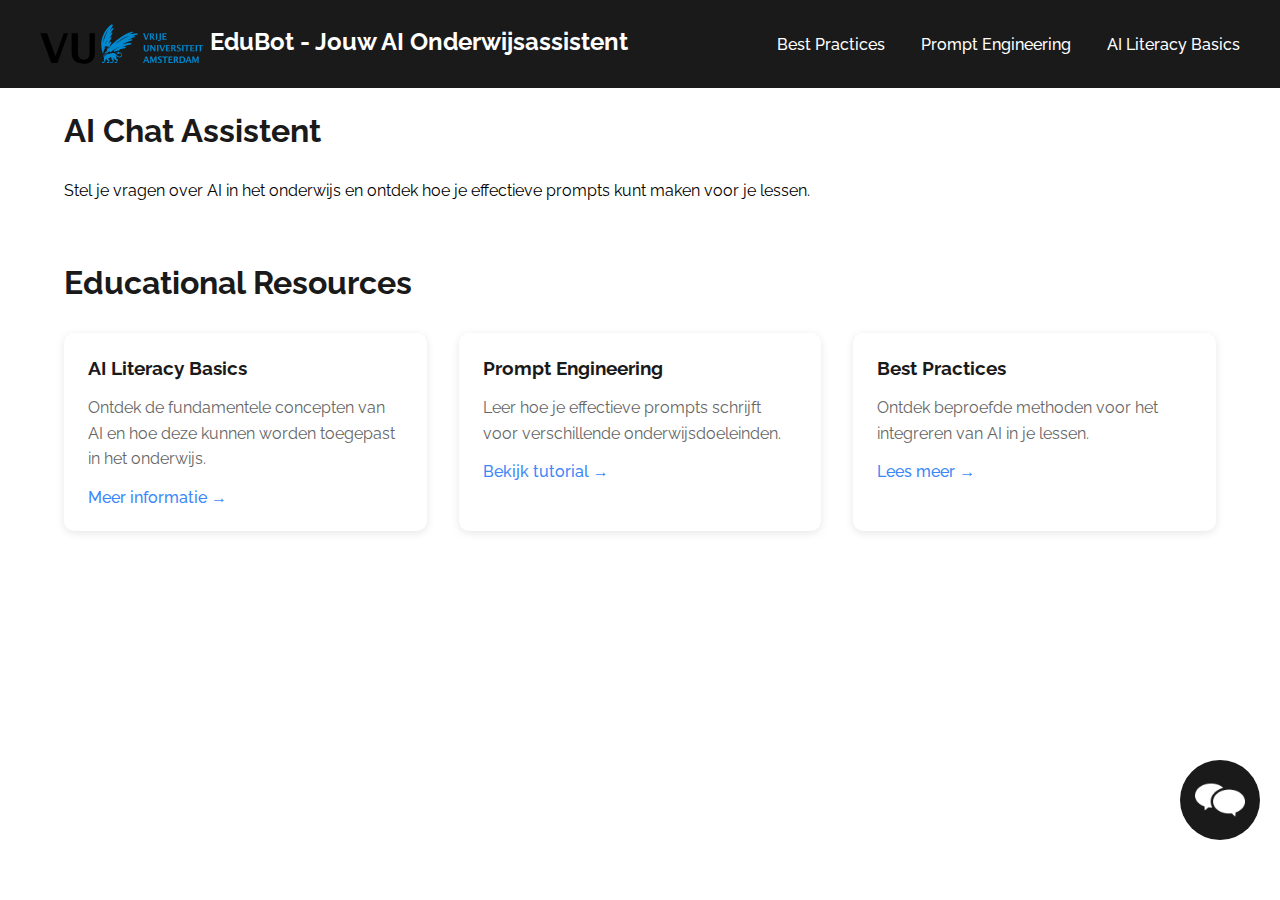
==== index.html @ 9614fad5 "Add CSS styles for article layout and chat interface" ====
<!DOCTYPE html>
<html lang="nl">
<head>
    <meta charset="UTF-8">
    <meta name="viewport" content="width=device-width, initial-scale=1.0">
    <title>EduBot - Jouw AI Onderwijsassistent</title>
    <link rel="stylesheet" href="style.css">
    <link rel="stylesheet" href="chatbot.css">
    <link rel="preconnect" href="https://fonts.googleapis.com">
    <link rel="preconnect" href="https://fonts.gstatic.com" crossorigin>
    <link href="https://fonts.googleapis.com/css2?family=Raleway:ital,wght@0,100..900;1,100..900&family=Smooch+Sans:wght@100..900&display=swap" rel="stylesheet">
</head>
<body>
    <header>
        <div class="header-content">
            <a href="#" class="logo">
                <img src="VU-logo-nobg.svg" alt="VU Logo" style="height: 40px; vertical-align: middle;">
                EduBot - Jouw AI Onderwijsassistent
            </a>
            <nav>
                <a href="best-practices.html">Best Practices</a>
                <a href="prompt-engineering.html">Prompt Engineering</a>
                <a href="ai-literacy-basics.html">AI Literacy Basics</a>
            </nav>
        </div>
    </header>

    <main>
        <section id="chatbot">
            <h2 class="section-title">AI Chat Assistent</h2>
            <p>Stel je vragen over AI in het onderwijs en ontdek hoe je effectieve prompts kunt maken voor je lessen.</p>
        </section>

        <section id="resources">
            <h2 class="section-title">Educational Resources</h2>
            <div class="resources-grid">
                <div class="resource-card">
                    <h3>AI Literacy Basics</h3>
                    <p>Ontdek de fundamentele concepten van AI en hoe deze kunnen worden toegepast in het onderwijs.</p>
                    <a href="ai-literacy-basics.html">Meer informatie →</a>
                </div>
                <div class="resource-card">
                    <h3>Prompt Engineering</h3>
                    <p>Leer hoe je effectieve prompts schrijft voor verschillende onderwijsdoeleinden.</p>
                    <a href="prompt-engineering.html">Bekijk tutorial →</a>
                </div>
                <div class="resource-card">
                    <h3>Best Practices</h3>
                    <p>Ontdek beproefde methoden voor het integreren van AI in je lessen.</p>
                    <a href="best-practices.html">Lees meer →</a>
                </div>
            </div>
        </section>
    </main>

    <!-- Your existing chat button and window -->
    <section class="chat-window">
        <button class="close">x close</button>
        <div class="chat">
            <div class="model">
                <p>Hi, how can I help you?</p>
            </div>
        </div>
        <div class="input-area">
            <input placeholder="Ask me anything..." type="text">
            <button>
                <img src="send-icon.png" alt="Send">
            </button>
        </div>
    </section>

    <div class="chat-button">
        <img src="chat-icon.png" alt="Chat">
    </div>

    <script type="importmap">
        {
          "imports": {
            "@google/generative-ai": "https://esm.run/@google/generative-ai"
          }
        }
    </script>
    <script type="module" src="main.js"></script>
</body>
</html>
---- style.css ----
:root {
    --grey: #f5f5f5;
    --blue: #3d88f9;
    --black: #1a1a1a;
    --white: #ffffff;
}

* {
    margin: 0;
    padding: 0;
    box-sizing: border-box;
    font-family: "Raleway", sans-serif;
}

body {
    min-height: 100vh;
    background-color: var(--white);
}

header {
    background-color: var(--black);
    padding: 1.5rem;
    position: fixed;
    width: 100%;
    z-index: 997;
}

.header-content {
    max-width: 1200px;
    margin: 0 auto;
    display: flex;
    justify-content: space-between;
    align-items: center;
}

.logo {
    color: var(--white);
    font-size: 1.5rem;
    font-weight: 700;
    text-decoration: none;
}

nav a {
    color: var(--white);
    text-decoration: none;
    margin-left: 2rem;
    font-weight: 500;
    transition: color 0.3s ease;
}

nav a:hover {
    color: var(--blue);
}

main {
    max-width: 1200px;
    margin: 0 auto;
    padding: 7rem 1.5rem 2rem;
}

section {
    margin-bottom: 4rem;
}

.section-title {
    font-size: 2rem;
    margin-bottom: 2rem;
    color: var(--black);
}

.resources-grid {
    display: grid;
    grid-template-columns: repeat(auto-fit, minmax(300px, 1fr));
    gap: 2rem;
}

.resource-card {
    background: var(--white);
    border-radius: 10px;
    padding: 1.5rem;
    box-shadow: 0 2px 8px rgba(0, 0, 0, 0.1);
}

.resource-card h3 {
    color: var(--black);
    margin-bottom: 1rem;
}

.resource-card p {
    color: #666;
    margin-bottom: 1rem;
    line-height: 1.6;
}

.resource-card a {
    color: var(--blue);
    text-decoration: none;
    font-weight: 500;
}

.resource-card a:hover {
    text-decoration: underline;
}

@media (max-width: 768px) {
    .header-content {
        flex-direction: column;
        text-align: center;
    }

    nav {
        margin-top: 1rem;
    }

    nav a {
        margin: 0 1rem;
    }

    main {
        padding-top: 9rem;
    }
}

/* Preserve your existing chat window styles */
body.chat-open .chat-window {
    display: flex;
}

.chat-button {
    position: fixed;
    bottom: 60px;
    right: 20px;
    z-index: 998;
    background-color: var(--black);
    color: white;
    height: 80px;
    width: 80px;
    border-radius: 100%;
    display: flex;
    justify-content: center;
    align-items: center;
    cursor: pointer;
}

.chat-button img {
    width: 50px;
}

.chat-button:hover {
    box-shadow: rgba(0, 0, 0, 0.24) 0px 3px 8px;
}

/* Your existing chat window styles remain the same */
.chat-window {
    display: none;
    box-shadow: rgba(0, 0, 0, 0.24) 0px 3px 8px;
    border-radius: 20px;
    background-color: white;
    z-index: 999;
    position: fixed;
    bottom: 60px;
    right: 20px;
    height: 600px;
    width: 360px;
    flex-direction: column;
    justify-content: space-between;
}
---- chatbot.css ----
:root {
    --grey: #f5f5f5;
    --blue: #3d88f9;
    --black: #1a1a1a;
}

body.chat-open {
    .chat-window {
        display: flex;
    }
}

.chat-button {
    position: absolute;
    bottom: 60px;
    right: 20px;
    z-index: 998;
    background-color: var(--black);
    color: white;
    height: 80px;
    width: 80px;
    border-radius: 100%;
    display: flex;
    justify-content: center;
    align-items: center;
    cursor: pointer;

    img {
        width: 50px;
    };

    &:hover {
        box-shadow: rgba(0, 0, 0, 0.24) 0px 3px 8px;
    }
}

.chat-window {

    * {
        font-family: "Raleway", sans-serif;
    }
    display: none;
    box-shadow: rgba(0, 0, 0, 0.24) 0px 3px 8px;
    border-radius: 20px;
    background-color: white;
    z-index: 999;
    position: absolute;
    bottom: 60px;
    right: 20px;
    height: 600px;
    width: 360px;
    flex-direction: column;
    justify-content: space-between;

    .close {
        border: none;
        padding: 8px 0;
        background-color: var(--black);
        color: white;
        border-radius: 20px 20px 0 0;
        cursor: pointer;
    }

    .chat {
        flex: 1;
        padding: 0 8px;
        overflow-y: scroll;
        
        p {
            border-radius: 20px;
            width: 80%;
            margin: 8px 0;
            font-size: 16px;
            padding: 16px;
        } 

        div.model {

            p {
                background-color: var(--grey);
            }
        }

        div.user {
            display: flex;
            justify-content: flex-end;

            p {
                background-color: var(--blue);
                color: white;
            }
        }
        div.error {
            p {
                color: red;
                text-align: center;
                font-size: 14px;
            }
        }
    }

    .input-area {
        height: 70px;
        display: flex;
        justify-content: center;
        align-items: center;
        padding: 0 8px;
        border-top: 1px solid lightgray;

        input {
            height: 40px;
            flex: 1;
            border: none;
            background-color: var(--grey);
            border-radius: 20px;
            padding-left: 20px;
            font-size: 16px;
        }

        button {
            height: 40px;
            width: 40px;
            border-radius: 100%;
            border: none;
            margin-left: 12px;
            background-color: var(--blue);
            color: white;
            display: flex;
            justify-content: center;
            align-items: center;
            cursor: pointer;

            img {
                width: 18px
            }

            &:hover {
                box-shadow: rgba(0, 0, 0, 0.24) 0px 3px 8px;
            }
        }
    }
}


.loader {
    width: 40px;
    opacity: 0.4;
    aspect-ratio: 4;
    background: radial-gradient(circle closest-side,#000 90%,#0000) 0/calc(100%/3) 100% space;
    clip-path: inset(0 100% 0 0);
    animation: l1 1.5s steps(4) infinite;
  }
  @keyframes l1 {to{clip-path: inset(0 -34% 0 0)}}
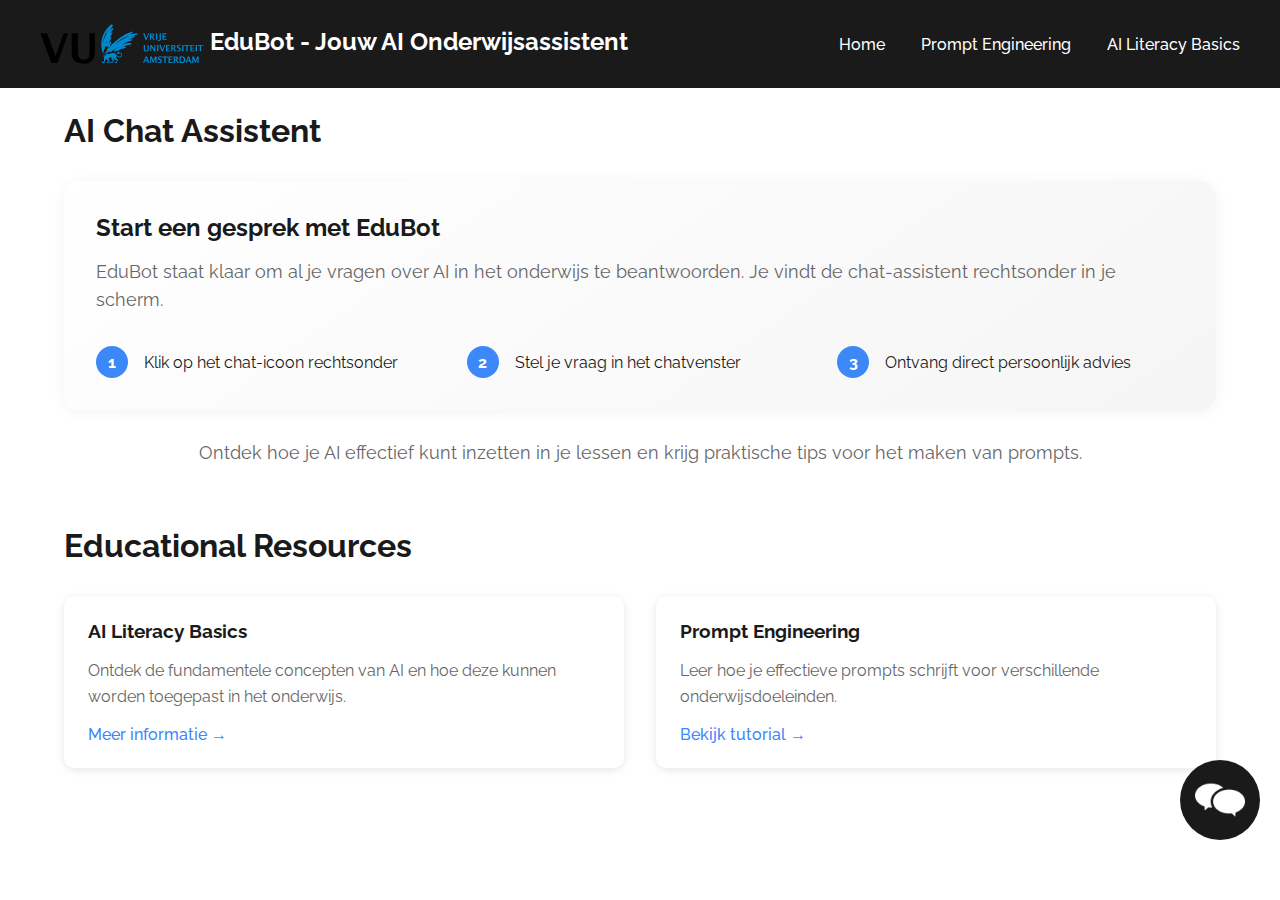
==== commit 5e0ac3db: "Add .gitignore and restructure file paths for images and styles" ====
--- a/index.html
+++ b/index.html
@@ -4,8 +4,8 @@
     <meta charset="UTF-8">
     <meta name="viewport" content="width=device-width, initial-scale=1.0">
     <title>EduBot - Jouw AI Onderwijsassistent</title>
-    <link rel="stylesheet" href="style.css">
-    <link rel="stylesheet" href="chatbot.css">
+    <link rel="stylesheet" href="css/style.css">
+    <link rel="stylesheet" href="css/chatbot.css">
     <link rel="preconnect" href="https://fonts.googleapis.com">
     <link rel="preconnect" href="https://fonts.gstatic.com" crossorigin>
     <link href="https://fonts.googleapis.com/css2?family=Raleway:ital,wght@0,100..900;1,100..900&family=Smooch+Sans:wght@100..900&display=swap" rel="stylesheet">
@@ -14,11 +14,11 @@
     <header>
         <div class="header-content">
             <a href="#" class="logo">
-                <img src="VU-logo-nobg.svg" alt="VU Logo" style="height: 40px; vertical-align: middle;">
+                <img src="images/VU-logo-nobg.svg" alt="VU Logo" style="height: 40px; vertical-align: middle;">
                 EduBot - Jouw AI Onderwijsassistent
             </a>
             <nav>
-                <a href="best-practices.html">Best Practices</a>
+                <a href="index.html">Home</a>
                 <a href="prompt-engineering.html">Prompt Engineering</a>
                 <a href="ai-literacy-basics.html">AI Literacy Basics</a>
             </nav>
@@ -28,7 +28,25 @@
     <main>
         <section id="chatbot">
             <h2 class="section-title">AI Chat Assistent</h2>
-            <p>Stel je vragen over AI in het onderwijs en ontdek hoe je effectieve prompts kunt maken voor je lessen.</p>
+            <div class="chat-instructions">
+                <h3>Start een gesprek met EduBot</h3>
+                <p class="intro-text">EduBot staat klaar om al je vragen over AI in het onderwijs te beantwoorden. Je vindt de chat-assistent rechtsonder in je scherm.</p>
+                <div class="instruction-steps">
+                    <div class="step">
+                        <span class="step-number">1</span>
+                        <p>Klik op het chat-icoon rechtsonder</p>
+                    </div>
+                    <div class="step">
+                        <span class="step-number">2</span>
+                        <p>Stel je vraag in het chatvenster</p>
+                    </div>
+                    <div class="step">
+                        <span class="step-number">3</span>
+                        <p>Ontvang direct persoonlijk advies</p>
+                    </div>
+                </div>
+            </div>
+            <p class="feature-description">Ontdek hoe je AI effectief kunt inzetten in je lessen en krijg praktische tips voor het maken van prompts.</p>
         </section>
 
         <section id="resources">
@@ -43,11 +61,6 @@
                     <h3>Prompt Engineering</h3>
                     <p>Leer hoe je effectieve prompts schrijft voor verschillende onderwijsdoeleinden.</p>
                     <a href="prompt-engineering.html">Bekijk tutorial →</a>
-                </div>
-                <div class="resource-card">
-                    <h3>Best Practices</h3>
-                    <p>Ontdek beproefde methoden voor het integreren van AI in je lessen.</p>
-                    <a href="best-practices.html">Lees meer →</a>
                 </div>
             </div>
         </section>
@@ -64,13 +77,13 @@
         <div class="input-area">
             <input placeholder="Ask me anything..." type="text">
             <button>
-                <img src="send-icon.png" alt="Send">
+                <img src="images/send-icon.png" alt="Send">
             </button>
         </div>
     </section>
 
     <div class="chat-button">
-        <img src="chat-icon.png" alt="Chat">
+        <img src="images/chat-icon.png" alt="Chat">
     </div>
 
     <script type="importmap">
--- a/css/style.css
+++ b/css/style.css
@@ -0,0 +1,227 @@
+:root {
+    --grey: #f5f5f5;
+    --blue: #3d88f9;
+    --black: #1a1a1a;
+    --white: #ffffff;
+}
+
+* {
+    margin: 0;
+    padding: 0;
+    box-sizing: border-box;
+    font-family: "Raleway", sans-serif;
+}
+
+body {
+    min-height: 100vh;
+    background-color: var(--white);
+}
+
+header {
+    background-color: var(--black);
+    padding: 1.5rem;
+    position: fixed;
+    width: 100%;
+    z-index: 997;
+}
+
+.header-content {
+    max-width: 1200px;
+    margin: 0 auto;
+    display: flex;
+    justify-content: space-between;
+    align-items: center;
+}
+
+.logo {
+    color: var(--white);
+    font-size: 1.5rem;
+    font-weight: 700;
+    text-decoration: none;
+}
+
+nav a {
+    color: var(--white);
+    text-decoration: none;
+    margin-left: 2rem;
+    font-weight: 500;
+    transition: color 0.3s ease;
+}
+
+nav a:hover {
+    color: var(--blue);
+}
+
+main {
+    max-width: 1200px;
+    margin: 0 auto;
+    padding: 7rem 1.5rem 2rem;
+}
+
+section {
+    margin-bottom: 4rem;
+}
+
+.section-title {
+    font-size: 2rem;
+    margin-bottom: 2rem;
+    color: var(--black);
+}
+
+.resources-grid {
+    display: grid;
+    grid-template-columns: repeat(auto-fit, minmax(300px, 1fr));
+    gap: 2rem;
+}
+
+.resource-card {
+    background: var(--white);
+    border-radius: 10px;
+    padding: 1.5rem;
+    box-shadow: 0 2px 8px rgba(0, 0, 0, 0.1);
+}
+
+.resource-card h3 {
+    color: var(--black);
+    margin-bottom: 1rem;
+}
+
+.resource-card p {
+    color: #666;
+    margin-bottom: 1rem;
+    line-height: 1.6;
+}
+
+.resource-card a {
+    color: var(--blue);
+    text-decoration: none;
+    font-weight: 500;
+}
+
+.resource-card a:hover {
+    text-decoration: underline;
+}
+
+@media (max-width: 768px) {
+    .header-content {
+        flex-direction: column;
+        text-align: center;
+    }
+
+    nav {
+        margin-top: 1rem;
+    }
+
+    nav a {
+        margin: 0 1rem;
+    }
+
+    main {
+        padding-top: 9rem;
+    }
+}
+
+/* Preserve your existing chat window styles */
+body.chat-open .chat-window {
+    display: flex;
+}
+
+.chat-button {
+    position: fixed;
+    bottom: 60px;
+    right: 20px;
+    z-index: 998;
+    background-color: var(--black);
+    color: white;
+    height: 80px;
+    width: 80px;
+    border-radius: 100%;
+    display: flex;
+    justify-content: center;
+    align-items: center;
+    cursor: pointer;
+}
+
+.chat-button img {
+    width: 50px;
+}
+
+.chat-button:hover {
+    box-shadow: rgba(0, 0, 0, 0.24) 0px 3px 8px;
+}
+
+/* Your existing chat window styles remain the same */
+.chat-window {
+    display: none;
+    box-shadow: rgba(0, 0, 0, 0.24) 0px 3px 8px;
+    border-radius: 20px;
+    background-color: white;
+    z-index: 999;
+    position: fixed;
+    bottom: 60px;
+    right: 20px;
+    height: 600px;
+    width: 360px;
+    flex-direction: column;
+    justify-content: space-between;
+}
+
+.chat-instructions {
+    background: linear-gradient(145deg, var(--white) 0%, var(--grey) 100%);
+    padding: 2rem;
+    border-radius: 15px;
+    margin-bottom: 2rem;
+    box-shadow: 0 2px 15px rgba(0, 0, 0, 0.05);
+}
+
+.chat-instructions h3 {
+    color: var(--black);
+    font-size: 1.5rem;
+    margin-bottom: 1rem;
+}
+
+.chat-instructions .intro-text {
+    color: #666;
+    font-size: 1.1rem;
+    margin-bottom: 1.5rem;
+    line-height: 1.6;
+}
+
+.instruction-steps {
+    display: grid;
+    grid-template-columns: repeat(auto-fit, minmax(200px, 1fr));
+    gap: 1.5rem;
+    margin-top: 2rem;
+}
+
+.step {
+    display: flex;
+    align-items: center;
+    gap: 1rem;
+}
+
+.step-number {
+    background-color: var(--blue);
+    color: var(--white);
+    width: 32px;
+    height: 32px;
+    border-radius: 50%;
+    display: flex;
+    align-items: center;
+    justify-content: center;
+    font-weight: bold;
+    flex-shrink: 0;
+}
+
+.step p {
+    margin: 0;
+    color: var(--black);
+    font-size: 1rem;
+}
+
+.feature-description {
+    color: #666;
+    font-size: 1.1rem;
+    margin-top: 2rem;
+    text-align: center;
+}--- a/css/chatbot.css
+++ b/css/chatbot.css
@@ -0,0 +1,153 @@
+:root {
+    --grey: #f5f5f5;
+    --blue: #3d88f9;
+    --black: #1a1a1a;
+}
+
+body.chat-open {
+    .chat-window {
+        display: flex;
+    }
+}
+
+.chat-button {
+    position: fixed;
+    bottom: 60px;
+    right: 20px;
+    z-index: 998;
+    background-color: var(--black);
+    color: white;
+    height: 80px;
+    width: 80px;
+    border-radius: 100%;
+    display: flex;
+    justify-content: center;
+    align-items: center;
+    cursor: pointer;
+
+    img {
+        width: 50px;
+    };
+
+    &:hover {
+        box-shadow: rgba(0, 0, 0, 0.24) 0px 3px 8px;
+    }
+}
+
+.chat-window {
+
+    * {
+        font-family: "Raleway", sans-serif;
+    }
+    display: none;
+    box-shadow: rgba(0, 0, 0, 0.24) 0px 3px 8px;
+    border-radius: 20px;
+    background-color: white;
+    z-index: 999;
+    position: fixed;
+    bottom: 60px;
+    right: 20px;
+    height: 600px;
+    width: 360px;
+    flex-direction: column;
+    justify-content: space-between;
+
+    .close {
+        border: none;
+        padding: 8px 0;
+        background-color: var(--black);
+        color: white;
+        border-radius: 20px 20px 0 0;
+        cursor: pointer;
+    }
+
+    .chat {
+        flex: 1;
+        padding: 0 8px;
+        overflow-y: scroll;
+        
+        p {
+            border-radius: 20px;
+            width: 80%;
+            margin: 8px 0;
+            font-size: 16px;
+            padding: 16px;
+        } 
+
+        div.model {
+
+            p {
+                background-color: var(--grey);
+            }
+        }
+
+        div.user {
+            display: flex;
+            justify-content: flex-end;
+
+            p {
+                background-color: var(--blue);
+                color: white;
+            }
+        }
+        div.error {
+            p {
+                color: red;
+                text-align: center;
+                font-size: 14px;
+            }
+        }
+    }
+
+    .input-area {
+        height: 70px;
+        display: flex;
+        justify-content: center;
+        align-items: center;
+        padding: 0 8px;
+        border-top: 1px solid lightgray;
+
+        input {
+            height: 40px;
+            flex: 1;
+            border: none;
+            background-color: var(--grey);
+            border-radius: 20px;
+            padding-left: 20px;
+            font-size: 16px;
+        }
+
+        button {
+            height: 40px;
+            width: 40px;
+            border-radius: 100%;
+            border: none;
+            margin-left: 12px;
+            background-color: var(--blue);
+            color: white;
+            display: flex;
+            justify-content: center;
+            align-items: center;
+            cursor: pointer;
+
+            img {
+                width: 18px
+            }
+
+            &:hover {
+                box-shadow: rgba(0, 0, 0, 0.24) 0px 3px 8px;
+            }
+        }
+    }
+}
+
+
+.loader {
+    width: 40px;
+    opacity: 0.4;
+    aspect-ratio: 4;
+    background: radial-gradient(circle closest-side,#000 90%,#0000) 0/calc(100%/3) 100% space;
+    clip-path: inset(0 100% 0 0);
+    animation: l1 1.5s steps(4) infinite;
+  }
+  @keyframes l1 {to{clip-path: inset(0 -34% 0 0)}}